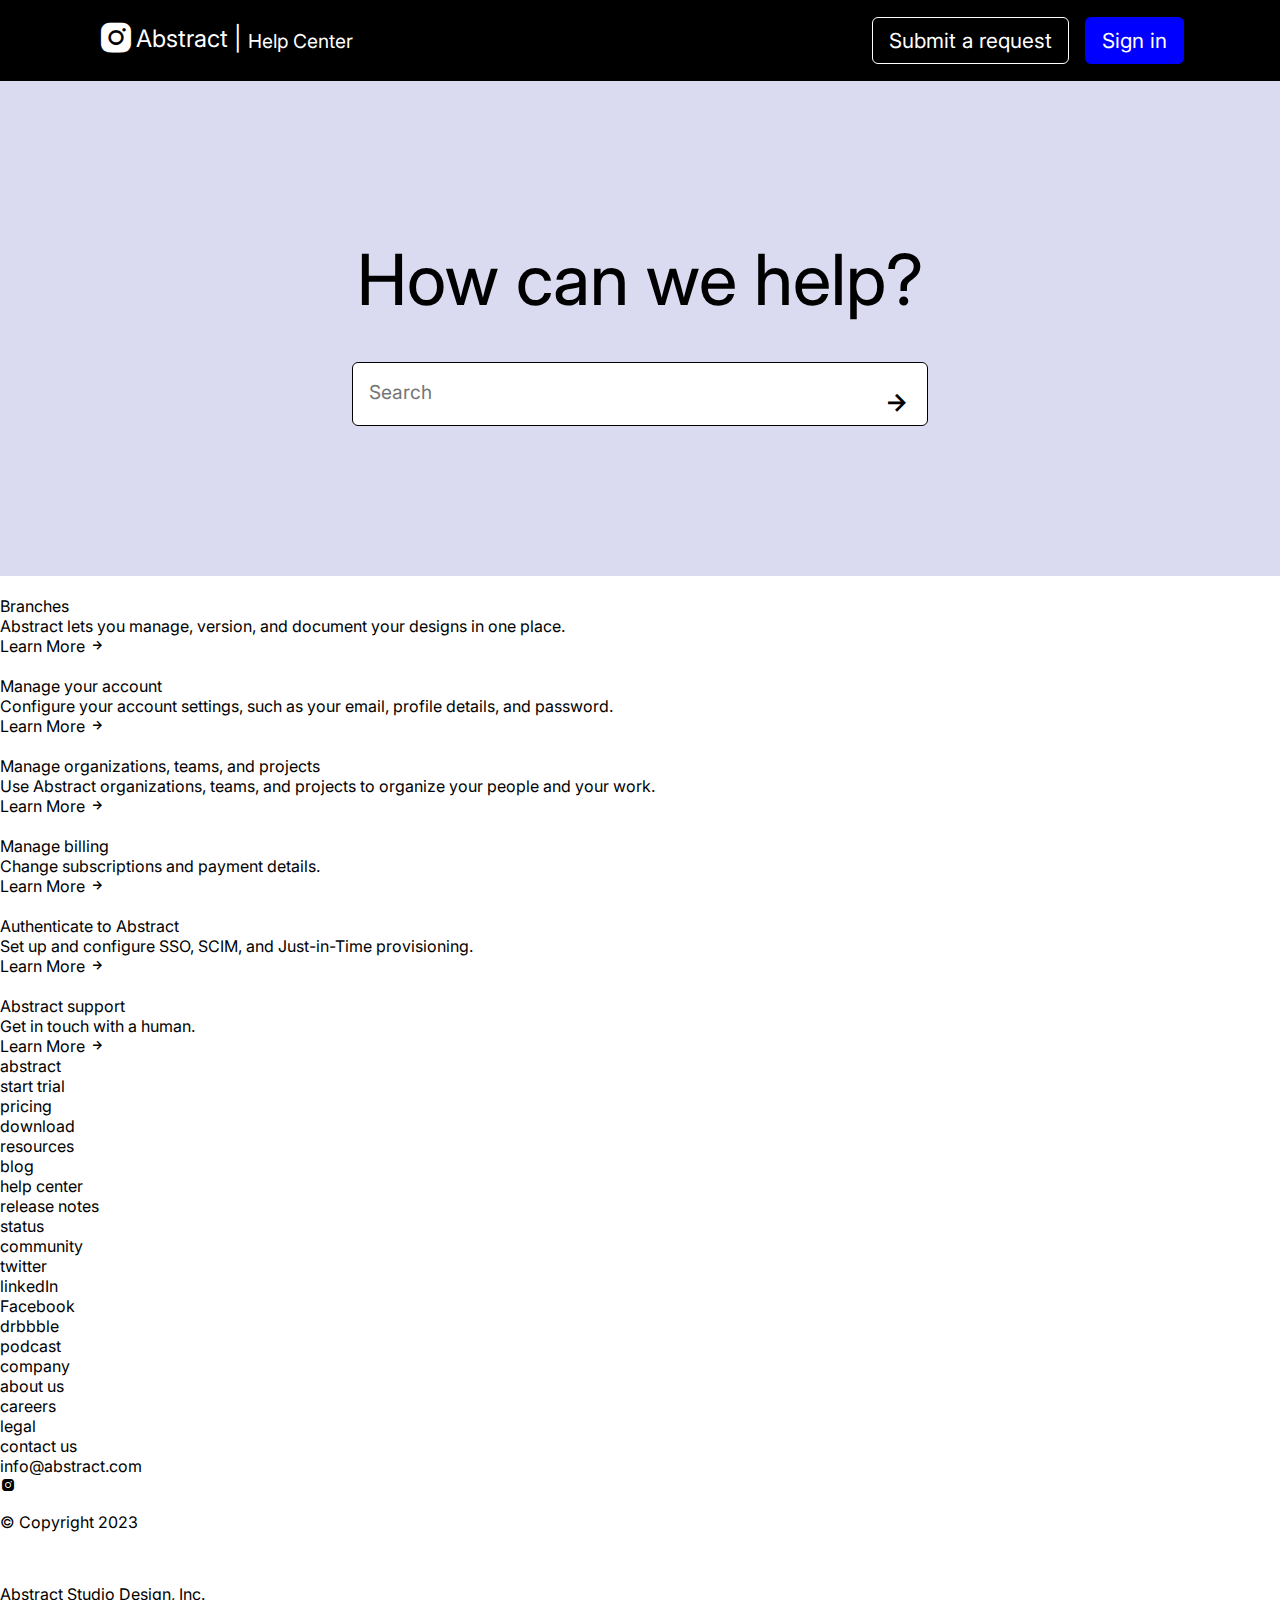
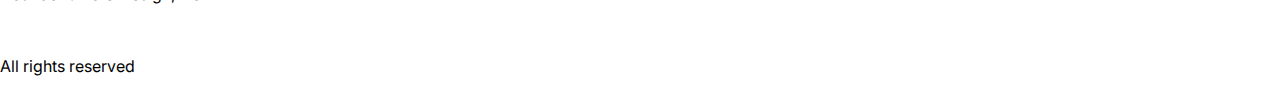
==== Abstract/index.html @ fb75cbb4 "starting abstract" ====
<!DOCTYPE html>
<html lang="en">

<head>
    <meta charset="UTF-8">
    <meta http-equiv="X-UA-Compatible" content="IE=edge">
    <meta name="viewport" content="width=device-width, initial-scale=1.0">
    <title>Document</title>
    <link rel="preconnect" href="https://fonts.googleapis.com">
    <link rel="preconnect" href="https://fonts.gstatic.com" crossorigin>
    <link href="https://fonts.googleapis.com/css2?family=Inter&display=swap" rel="stylesheet">
    <link rel="stylesheet" href="index.css">
    <link href='https://unpkg.com/boxicons@2.1.4/css/boxicons.min.css' rel='stylesheet'>
</head>

<body>
        <header>
            <div class="nav">
                <div class="brand-help">
                    <div class="brand">
                        <div class="logo">
                            <i class='bx bxl-instagram-alt'></i>
                        </div>
                        <div class="name">Abstract</div>
                    </div>
                    <div class="separator">|</div>
                    <div class="help">Help Center</div>
                </div>
                <div class="buttons">
                    <div class="submit">Submit a request</div>
                    <div class="signin">Sign in</div>
                </div>
            </div>
        </header>
        <div class="hero">
            <div class="cover">
                <div class="hero-title">How can we help?</div>
                <div class="hero-search">
                    <input type="search" name="search" placeholder="Search" id="">
                    <i class='bx bx-right-arrow-alt'></i>
                </div>
            </div>
        </div>
        <div class="services">
            <div class="service">
                <div class="service-img">
                    <img src="https://theme.zdassets.com/theme_assets/2197739/aed6500f4da41c641f3de5d96247eb6654e9c386.png"
                        alt="">
                </div>
                <div class="service-content">
                    <div class="service-title">Branches</div>
                    <div class="service-text">Abstract lets you manage, version, and document your designs in one place.
                    </div>
                    <div class="service-link">
                        Learn More <span><i class='bx bx-right-arrow-alt'></i></span>
                    </div>
                </div>
            </div>
            <div class="service">
                <div class="service-img">
                    <img src="https://theme.zdassets.com/theme_assets/2197739/91588b3d042df901d9b941ccbb57af4f151401c7.png"
                        alt="">
                </div>
                <div class="service-content">
                    <div class="service-title">Manage your account</div>
                    <div class="service-text">Configure your account settings, such as your email, profile details, and
                        password.</div>
                    <div class="service-link">
                        Learn More <span><i class='bx bx-right-arrow-alt'></i></span>
                    </div>
                </div>
            </div>
            <div class="service">
                <div class="service-img">
                    <img src="https://theme.zdassets.com/theme_assets/2197739/50d0db451c0e1e66e1caddd142986fcf6792ca05.png"
                        alt="">
                </div>
            </div>
            <div class="service-content">
                <div class="service-title">Manage organizations, teams, and projects</div>
                <div class="service-text">Use Abstract organizations, teams, and projects to organize your people and
                    your work.</div>
                <div class="service-link">
                    Learn More <span><i class='bx bx-right-arrow-alt'></i></span>
                </div>
            </div>
        </div>
        <div class="service">
            <div class="service-img">
                <img src="https://theme.zdassets.com/theme_assets/2197739/3e82d0126e97d7b7c60a611d4e11b3c278d33743.png"
                    alt="">
            </div>
            <div class="service-content">
                <div class="service-title">Manage billing</div>
                <div class="service-text">Change subscriptions and payment details.</div>
                <div class="service-link">
                    Learn More <span><i class='bx bx-right-arrow-alt'></i></span>
                </div>
            </div>
        </div>
        <div class="service">
            <div class="service-img">
                <img src="https://theme.zdassets.com/theme_assets/2197739/7712592465ef5c7bf18f1c7cb16e19ab44eb81e3.png"
                    alt="">
            </div>
            <div class="service-content">
                <div class="service-title">Authenticate to Abstract</div>
                <div class="service-text">Set up and configure SSO, SCIM, and Just-in-Time provisioning.</div>
                <div class="service-link">
                    Learn More <span><i class='bx bx-right-arrow-alt'></i></span>
                </div>
            </div>
        </div>
        <div class="service">
            <div class="service-img">
                <img src="https://theme.zdassets.com/theme_assets/2197739/dcc25d18e224d12621d74e545cc8bdd1b5685ca8.png"
                    alt="">
            </div>
            <div class="service-content">
                <div class="service-title">Abstract support</div>
                <div class="service-text">Get in touch with a human.</div>
                <div class="service-link">
                    Learn More <span><i class='bx bx-right-arrow-alt'></i></span>
                </div>
            </div>
        </div>
    </div>
    <footer>
        <div class="footer-column">
            <div class="footer-column-title">abstract</div>
            <div class="footer-item">start trial</div>
            <div class="footer-item">pricing</div>
            <div class="footer-item">download</div>
        </div>
        <div class="footer-column">
            <div class="footer-column-title">resources</div>
            <div class="footer-item">blog</div>
            <div class="footer-item">help center</div>
            <div class="footer-item">release notes</div>
            <div class="footer-item">status</div>
        </div>
        <div class="footer-column">
            <div class="footer-column-title">community</div>
            <div class="footer-item">twitter</div>
            <div class="footer-item">linkedIn</div>
            <div class="footer-item">Facebook</div>
            <div class="footer-item">drbbble</div>
            <div class="footer-item">podcast</div>
        </div>
        <div class="footer-column">
            <div class="footer-column-title">company</div>
            <div class="footer-item">about us</div>
            <div class="footer-item">careers</div>
            <div class="footer-item">legal</div>
            <div class="footer-column-subtitle">contact us</div>
            <div class="footer-item">info@abstract.com</div>
        </div>
        <div class="footer-column">
            <div class="footer-logo">
                <i class='bx bxl-instagram-alt'></i>
            </div>
            <div class="end-text">
                <p>© Copyright 2023</p>
                <br>
                <p>Abstract Studio Design, Inc.</p>
                <br>
                <p>All rights reserved</p>
            </div>
        </div>
    </footer>
</body>

</html>
---- Abstract/index.css ----
*{
    font-family: 'Inter', sans-serif;
}
body{
    display: grid;
    background: white;
    margin: 0;
    padding: 0;
    box-sizing: border-box;
}
header{
    color: white;
    background: #000;
}
.nav{
    display: grid;
    grid-template-columns: auto auto;
    justify-content: space-between;
    grid-template-rows: auto;
    align-items: center;
    padding: 1rem 6rem;
}
.brand-help{
    display: grid;
    place-items: center;
    align-items: center;
    grid-template-columns: auto auto auto;
    justify-content: space-between;
    grid-column-gap: .4rem;
}
.brand, .buttons{
    display: grid;
    grid-template-columns: auto auto ;
    align-items: center;
}
.logo{
    font-size: 2.5rem;
}
.name{
    font-size: x-large;
    margin-bottom: 4px;
}
.separator{
    margin-bottom: 4px;
    font-size: x-large;
}
.help{
    font-size: larger;
}
.submit{
    padding: 0.6rem 1rem;
    font-size: 1.3rem;
    border: 1px solid white;
    border-radius: 6px;
    margin: 0 1rem;
}
.signin{
    padding: 0.6rem 1rem;
    font-size: 1.3rem;
    border: 1px solid transparent;
    border-radius: 6px;
    background: blue;
}
.hero{
    background-color: #DADBF1;
    height: 55vh ;
    display: grid;
    width: 100%;

}
.hero-title{
    font-size: 4.4rem;
    font-stretch: ultra-condensed;
    font-weight: 450;
    width: 100%;
    align-self: last baseline;
    text-align: center;
    margin-bottom: 1.5rem;
    padding: 1rem 0;
}
.hero-search{
    display: grid;
}
.cover{
    width: 45vw;
    margin-inline: auto;
    display: grid;
}
.hero-search input{
    border-radius: 6px;
    padding: .5rem 1rem;
    max-height: 4rem;
    grid-area: 1/1/4/6;
    margin-bottom: 2.5rem;
    border: 1px solid;
}
.hero-search input::placeholder{
    font-size: 1.2rem;
}
.hero-search input:hover{
    border: 1px solid rgb(78, 78, 213);   
}
.hero-search:hover i{
    color: rgb(78, 78, 213);
}
.hero-search i{
    padding-top: 0.1rem;
    padding-right: 1rem;
    font-size: xx-large;
    justify-self: flex-end;
    align-self: center;
    grid-area: 1/4/1/6;
}
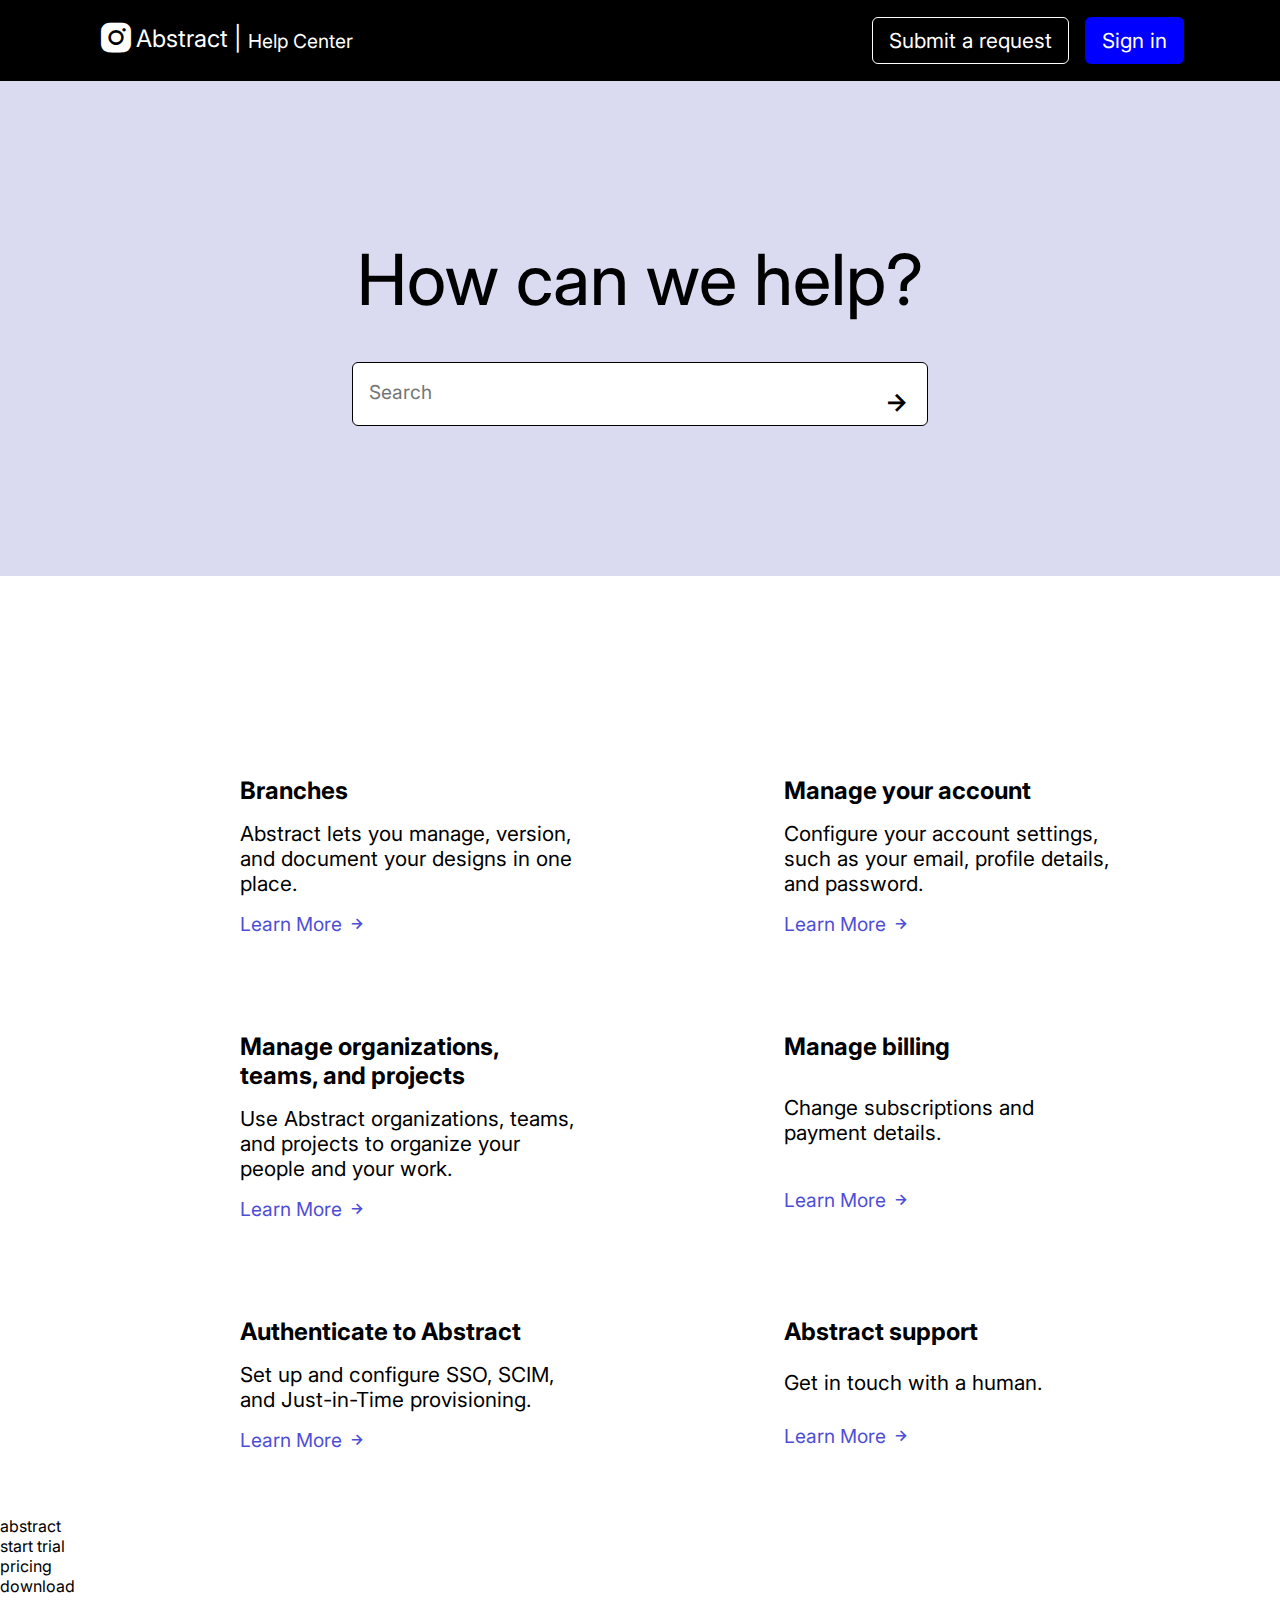
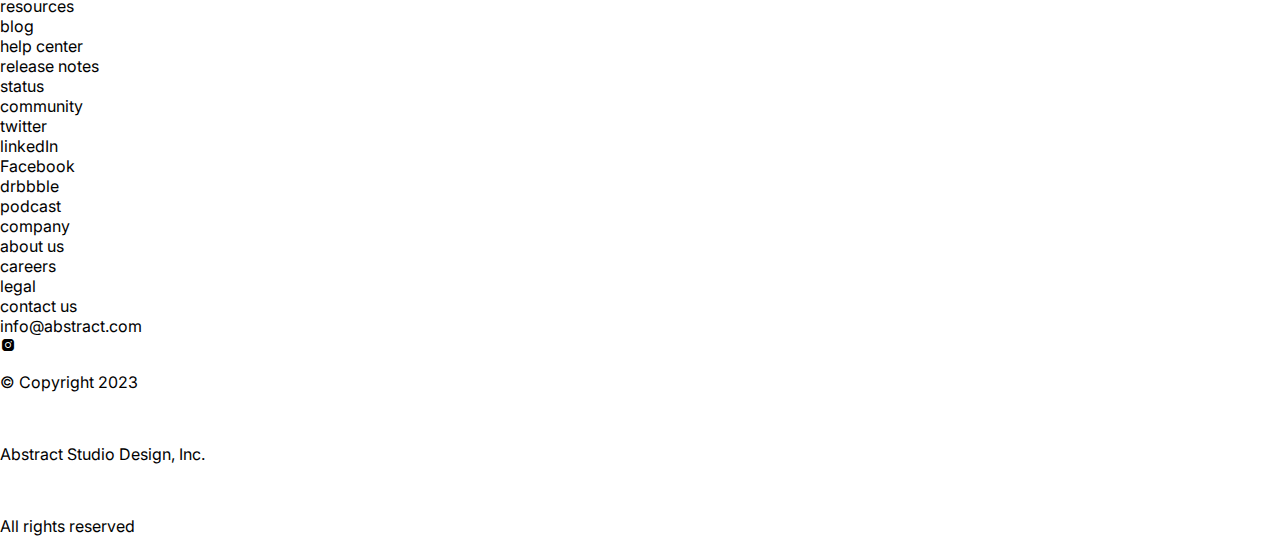
==== commit a3c47f15: "center services and complete navbar" ====
--- a/Abstract/index.html
+++ b/Abstract/index.html
@@ -14,68 +14,64 @@
 </head>
 
 <body>
-        <header>
-            <div class="nav">
-                <div class="brand-help">
-                    <div class="brand">
-                        <div class="logo">
-                            <i class='bx bxl-instagram-alt'></i>
-                        </div>
-                        <div class="name">Abstract</div>
+    <header>
+        <div class="nav">
+            <div class="brand-help">
+                <div class="brand">
+                    <div class="logo">
+                        <i class='bx bxl-instagram-alt'></i>
                     </div>
-                    <div class="separator">|</div>
-                    <div class="help">Help Center</div>
+                    <div class="name">Abstract</div>
                 </div>
-                <div class="buttons">
-                    <div class="submit">Submit a request</div>
-                    <div class="signin">Sign in</div>
+                <div class="separator">|</div>
+                <div class="help">Help Center</div>
+            </div>
+            <div class="buttons">
+                <div class="submit">Submit a request</div>
+                <div class="signin">Sign in</div>
+            </div>
+        </div>
+    </header>
+    <div class="hero">
+        <div class="cover">
+            <div class="hero-title">How can we help?</div>
+            <div class="hero-search">
+                <input type="search" name="search" placeholder="Search" id="">
+                <i class='bx bx-right-arrow-alt'></i>
+            </div>
+        </div>
+    </div>
+    <div class="services">
+        <div class="service">
+            <img class="service-img"
+                src="https://theme.zdassets.com/theme_assets/2197739/aed6500f4da41c641f3de5d96247eb6654e9c386.png"
+                alt="">
+            <div class="service-content">
+                <div class="service-title">Branches</div>
+                <div class="service-text">Abstract lets you manage, version, and document your designs in one place.
                 </div>
-            </div>
-        </header>
-        <div class="hero">
-            <div class="cover">
-                <div class="hero-title">How can we help?</div>
-                <div class="hero-search">
-                    <input type="search" name="search" placeholder="Search" id="">
-                    <i class='bx bx-right-arrow-alt'></i>
+                <div class="service-link">
+                    Learn More <span><i class='bx bx-right-arrow-alt'></i></span>
                 </div>
             </div>
         </div>
-        <div class="services">
-            <div class="service">
-                <div class="service-img">
-                    <img src="https://theme.zdassets.com/theme_assets/2197739/aed6500f4da41c641f3de5d96247eb6654e9c386.png"
-                        alt="">
-                </div>
-                <div class="service-content">
-                    <div class="service-title">Branches</div>
-                    <div class="service-text">Abstract lets you manage, version, and document your designs in one place.
-                    </div>
-                    <div class="service-link">
-                        Learn More <span><i class='bx bx-right-arrow-alt'></i></span>
-                    </div>
+        <div class="service">
+            <img class="service-img"
+                src="https://theme.zdassets.com/theme_assets/2197739/91588b3d042df901d9b941ccbb57af4f151401c7.png"
+                alt="">
+            <div class="service-content">
+                <div class="service-title">Manage your account</div>
+                <div class="service-text">Configure your account settings, such as your email, profile details, and
+                    password.</div>
+                <div class="service-link">
+                    Learn More <span><i class='bx bx-right-arrow-alt'></i></span>
                 </div>
             </div>
-            <div class="service">
-                <div class="service-img">
-                    <img src="https://theme.zdassets.com/theme_assets/2197739/91588b3d042df901d9b941ccbb57af4f151401c7.png"
-                        alt="">
-                </div>
-                <div class="service-content">
-                    <div class="service-title">Manage your account</div>
-                    <div class="service-text">Configure your account settings, such as your email, profile details, and
-                        password.</div>
-                    <div class="service-link">
-                        Learn More <span><i class='bx bx-right-arrow-alt'></i></span>
-                    </div>
-                </div>
-            </div>
-            <div class="service">
-                <div class="service-img">
-                    <img src="https://theme.zdassets.com/theme_assets/2197739/50d0db451c0e1e66e1caddd142986fcf6792ca05.png"
-                        alt="">
-                </div>
-            </div>
+        </div>
+        <div class="service">
+            <img class="service-img"
+                src="https://theme.zdassets.com/theme_assets/2197739/50d0db451c0e1e66e1caddd142986fcf6792ca05.png"
+                alt="">
             <div class="service-content">
                 <div class="service-title">Manage organizations, teams, and projects</div>
                 <div class="service-text">Use Abstract organizations, teams, and projects to organize your people and
@@ -86,10 +82,9 @@
             </div>
         </div>
         <div class="service">
-            <div class="service-img">
-                <img src="https://theme.zdassets.com/theme_assets/2197739/3e82d0126e97d7b7c60a611d4e11b3c278d33743.png"
-                    alt="">
-            </div>
+            <img class="service-img"
+                src="https://theme.zdassets.com/theme_assets/2197739/3e82d0126e97d7b7c60a611d4e11b3c278d33743.png"
+                alt="">
             <div class="service-content">
                 <div class="service-title">Manage billing</div>
                 <div class="service-text">Change subscriptions and payment details.</div>
@@ -99,10 +94,9 @@
             </div>
         </div>
         <div class="service">
-            <div class="service-img">
-                <img src="https://theme.zdassets.com/theme_assets/2197739/7712592465ef5c7bf18f1c7cb16e19ab44eb81e3.png"
-                    alt="">
-            </div>
+            <img class="service-img"
+                src="https://theme.zdassets.com/theme_assets/2197739/7712592465ef5c7bf18f1c7cb16e19ab44eb81e3.png"
+                alt="">
             <div class="service-content">
                 <div class="service-title">Authenticate to Abstract</div>
                 <div class="service-text">Set up and configure SSO, SCIM, and Just-in-Time provisioning.</div>
@@ -112,18 +106,19 @@
             </div>
         </div>
         <div class="service">
-            <div class="service-img">
-                <img src="https://theme.zdassets.com/theme_assets/2197739/dcc25d18e224d12621d74e545cc8bdd1b5685ca8.png"
-                    alt="">
-            </div>
+            <img class="service-img"
+                src="https://theme.zdassets.com/theme_assets/2197739/dcc25d18e224d12621d74e545cc8bdd1b5685ca8.png"
+                alt="">
             <div class="service-content">
                 <div class="service-title">Abstract support</div>
                 <div class="service-text">Get in touch with a human.</div>
                 <div class="service-link">
-                    Learn More <span><i class='bx bx-right-arrow-alt'></i></span>
+                    Learn More <span>  <i class='bx bx-right-arrow-alt'></i></span>
                 </div>
             </div>
         </div>
+    </div>
+
     </div>
     <footer>
         <div class="footer-column">
--- a/Abstract/index.css
+++ b/Abstract/index.css
@@ -110,4 +110,53 @@
     justify-self: flex-end;
     align-self: center;
     grid-area: 1/4/1/6;
+}
+.services{
+    width: 85vw;
+    margin-inline: auto;
+    display: grid;
+    grid-template-columns: 1fr 1fr;
+    grid-template-rows: auto;
+    margin-top: 10.5rem;
+    
+}
+.service{
+    max-width: 35vw;
+    display: grid;
+    grid-template-columns: 1fr 3fr;
+    padding: 2rem;
+}
+.service-img{
+    width: 5.5rem;
+    height: auto;
+    justify-self: center;
+}
+.service-content{
+    justify-self: flex-start;
+    display: grid;
+    grid-template-columns: auto;
+}
+.service-title{
+    font-weight: bolder;
+    font-size: x-large;
+    margin-bottom: 1rem;
+}
+.service-text{
+    font-size: 1.3rem;
+    margin-bottom: 1rem;
+    justify-self: flex-start;
+
+}
+.service-link{
+    font-size: larger;
+    color: rgb(78, 78, 213);
+    margin-bottom: 2rem;
+    display: grid;
+    align-items: center;
+    justify-content: flex-start;
+    grid-template-columns: auto auto;
+}
+.service-link span{
+    margin-left: .3rem;
+    line-height: 1rem;
 }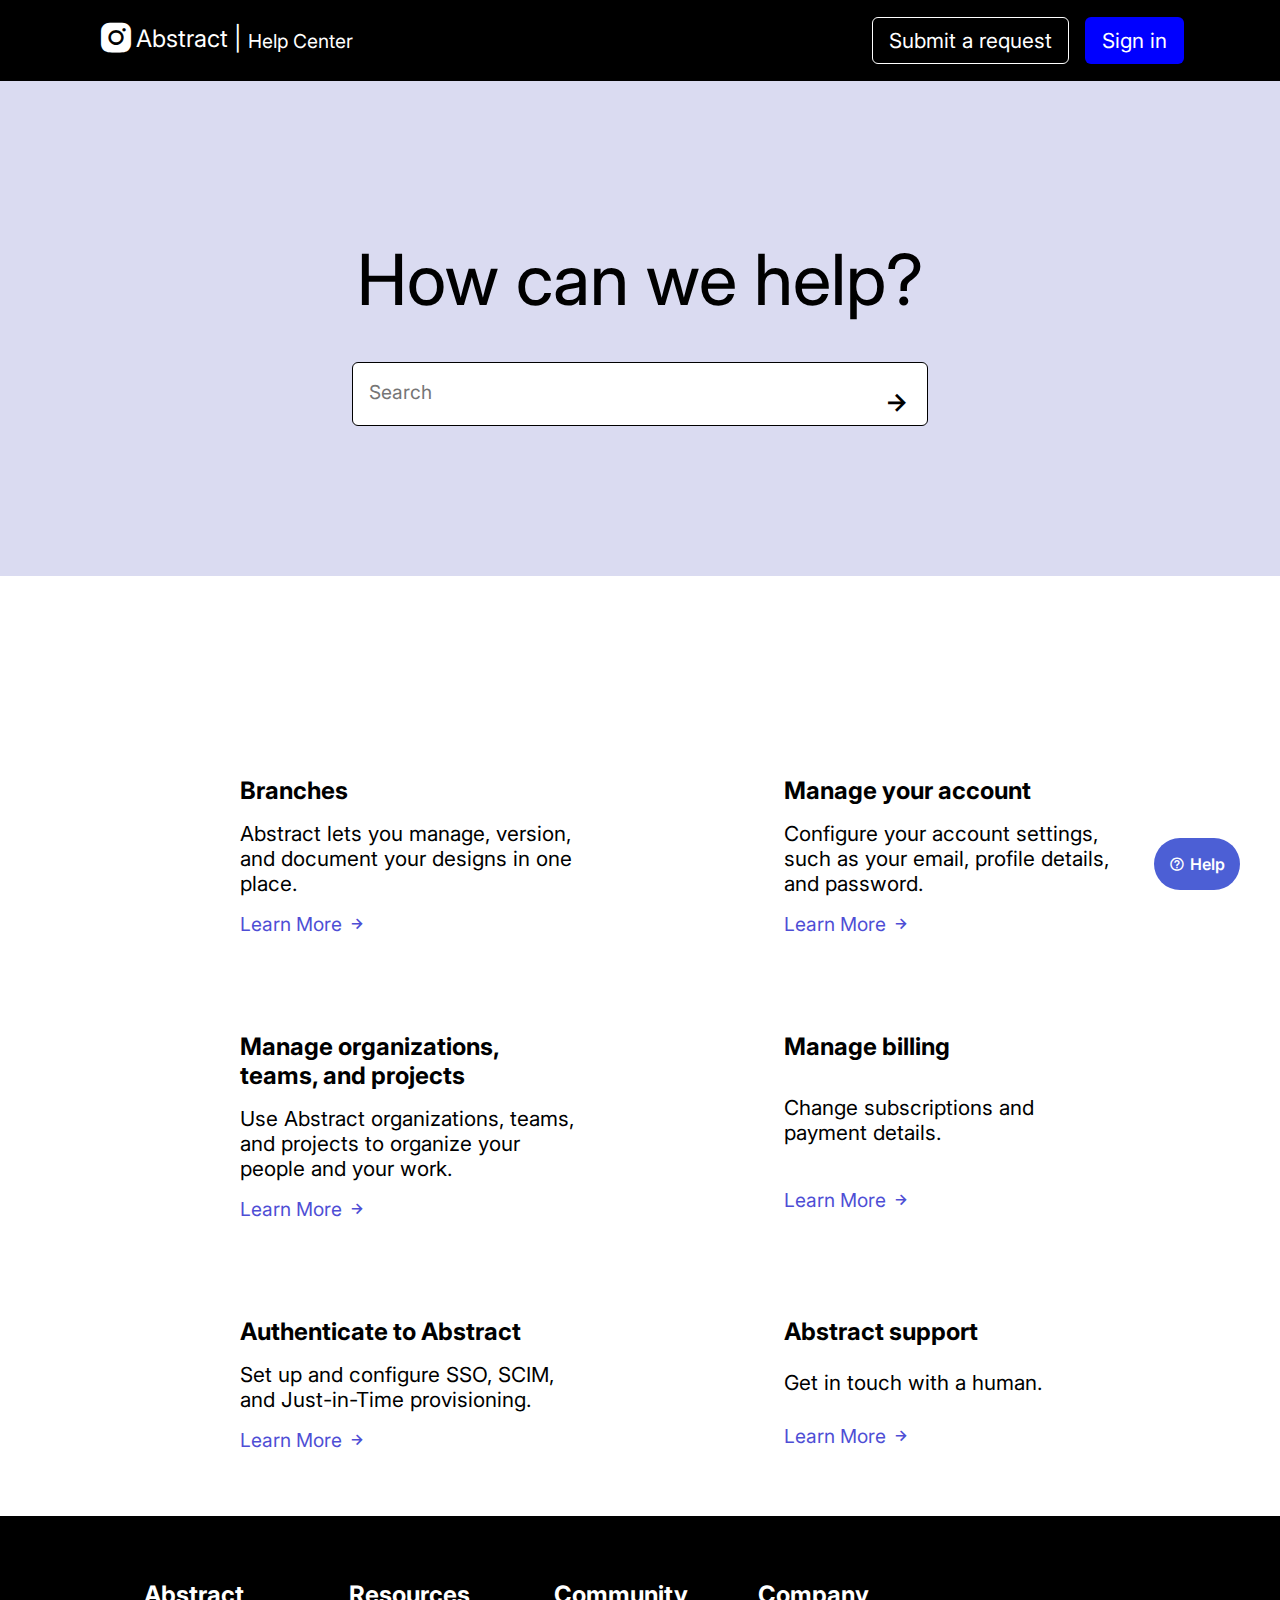
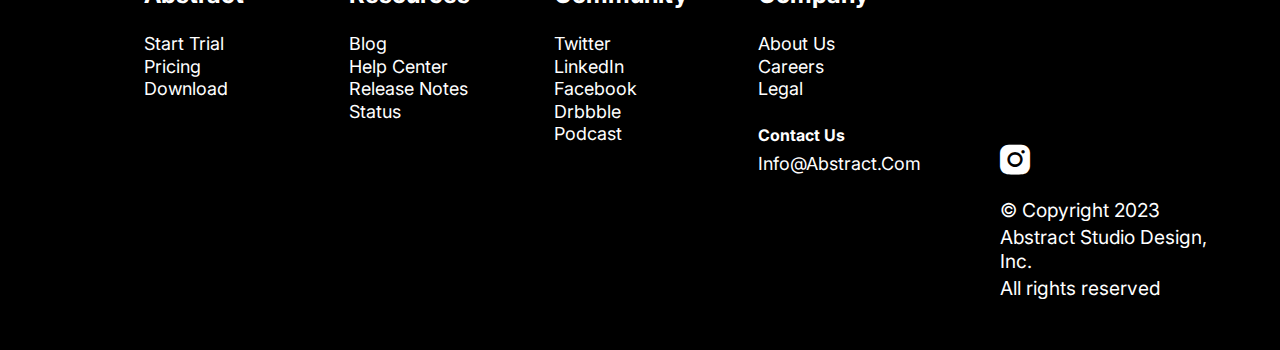
==== commit 7c22b5bf: "good progress" ====
--- a/Abstract/index.html
+++ b/Abstract/index.html
@@ -155,14 +155,16 @@
                 <i class='bx bxl-instagram-alt'></i>
             </div>
             <div class="end-text">
-                <p>© Copyright 2023</p>
-                <br>
-                <p>Abstract Studio Design, Inc.</p>
-                <br>
-                <p>All rights reserved</p>
+                <div>© Copyright 2023</div>
+                <div>Abstract Studio Design, Inc.</div>
+                <div>All rights reserved</div>
             </div>
         </div>
     </footer>
+    <div class="floating">
+        <i class='bx bx-help-circle'></i>
+        Help
+    </div>
 </body>
 
 </html>--- a/Abstract/index.css
+++ b/Abstract/index.css
@@ -159,4 +159,73 @@
 .service-link span{
     margin-left: .3rem;
     line-height: 1rem;
+}
+
+footer{
+    background: #000;
+    color: white;
+    display: grid;
+    grid-template-columns: 16vw 16vw 16vw 16vw auto;
+    padding: 4rem 4rem 3rem 9rem  ;
+}
+.footer-column{
+    display: flex;
+    flex-direction: column;
+    flex-wrap: nowrap;
+}
+.footer-column-title{
+    font-weight: 700;
+    text-transform: capitalize;
+    font-size: x-large;
+    margin-bottom: 1.5rem;
+}
+.footer-column-subtitle{
+    font-weight: 700;
+    text-transform: capitalize;
+    font-size: medium;
+    margin-top: 1.5rem;
+    margin-bottom: .5rem;
+}
+.footer-item{
+    text-transform: capitalize;
+    font-size: large;
+    margin-bottom: .1rem;
+}
+.footer-item:hover{
+    text-decoration: underline;
+}
+.footer-column:nth-child(5){
+    padding-top: 10rem;
+    margin-left: 2rem;
+}
+.footer-logo i{
+    font-size: 2.5rem;
+    margin-bottom: 1rem;
+}
+.end-text{
+    display: grid;
+}
+.end-text > *{
+    margin: .1rem 0;
+    font-size: larger;
+    margin-left: 5px;
+}
+.floating{
+    background: #4C5FD5;
+    color: white;
+    position: fixed;
+    bottom: 10px;
+    right: 40px;
+    width: 6vw;
+    height: 4vh;
+    padding: .5rem .3rem;
+    display: grid;
+    grid-template-columns: auto auto;
+    justify-content: center;
+    align-items: center;
+    border-radius: 30px;
+    font-weight: 600;
+}
+.floating i{
+    margin-right: 5px;
 }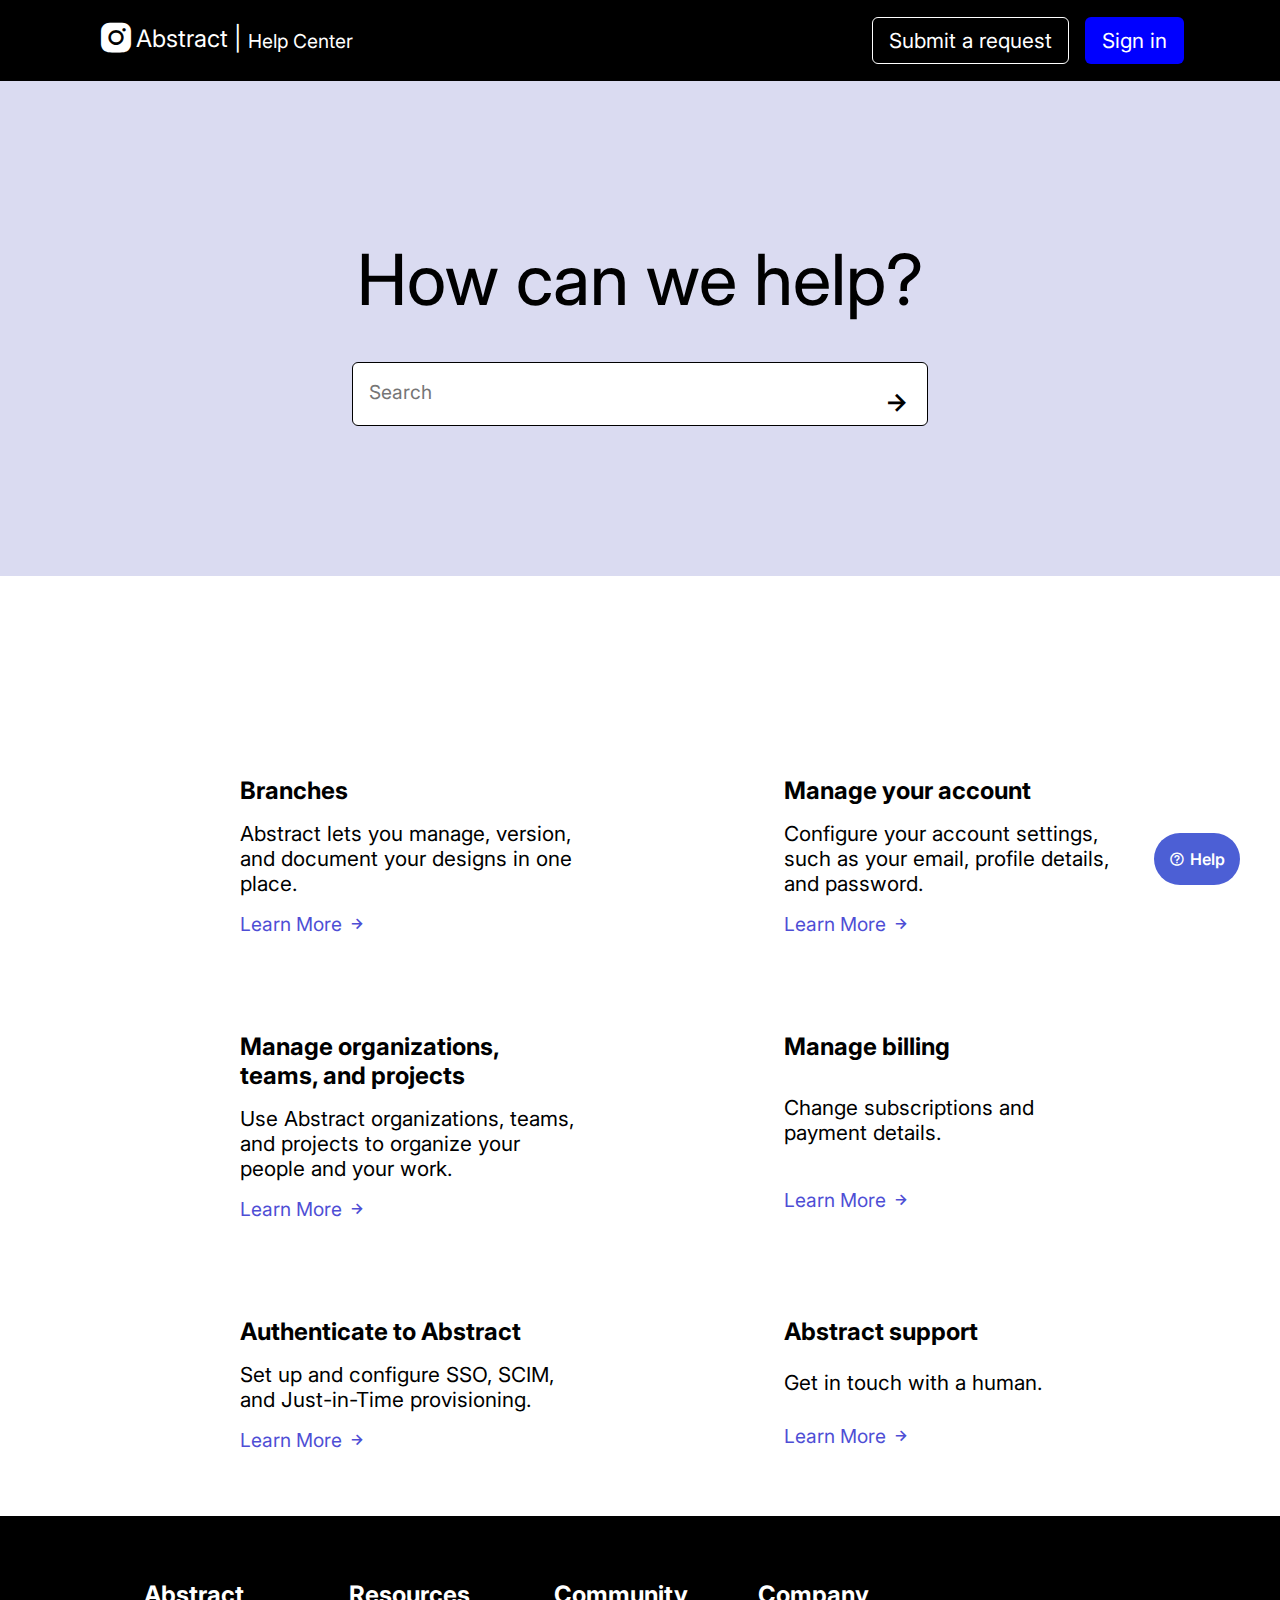
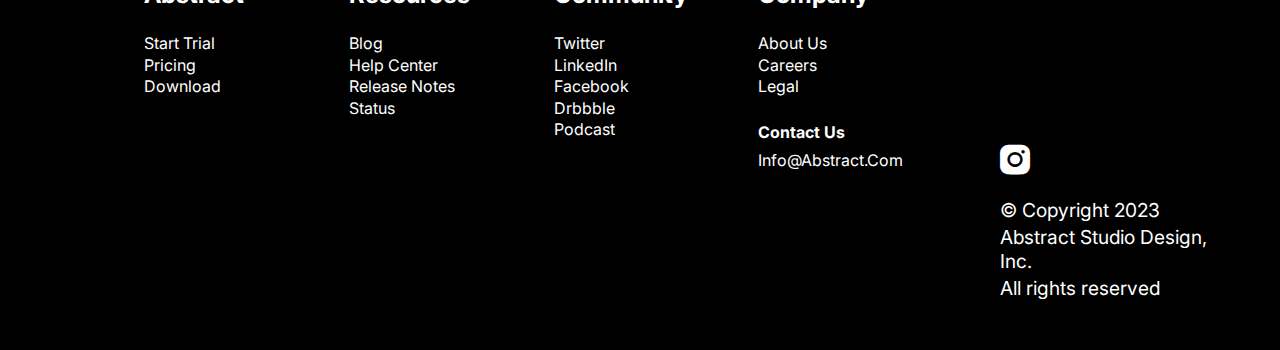
==== commit d803e4c0: "add enter button can search" ====
--- a/Abstract/index.html
+++ b/Abstract/index.html
@@ -36,8 +36,8 @@
         <div class="cover">
             <div class="hero-title">How can we help?</div>
             <div class="hero-search">
-                <input type="search" name="search" placeholder="Search" id="">
-                <i class='bx bx-right-arrow-alt'></i>
+                <input type="search" name="search" placeholder="Search" id="input">
+                <i class='bx bx-right-arrow-alt'id="search"></i>
             </div>
         </div>
     </div>
@@ -113,7 +113,7 @@
                 <div class="service-title">Abstract support</div>
                 <div class="service-text">Get in touch with a human.</div>
                 <div class="service-link">
-                    Learn More <span>  <i class='bx bx-right-arrow-alt'></i></span>
+                    Learn More <span> <i class='bx bx-right-arrow-alt'></i></span>
                 </div>
             </div>
         </div>
@@ -167,4 +167,18 @@
     </div>
 </body>
 
+<script>
+    document.getElementById("input")
+        .addEventListener("keyup", function (event) {
+            event.preventDefault();
+            if (event.keyCode === 13) {
+                document.getElementById("search").click();
+            }
+        });
+    document.getElementById("search")
+    .addEventListener("click",(e)=>{
+        alert("you clicked search")
+    })
+</script>
+
 </html>--- a/Abstract/index.css
+++ b/Abstract/index.css
@@ -188,7 +188,7 @@
 }
 .footer-item{
     text-transform: capitalize;
-    font-size: large;
+    font-size: medium;
     margin-bottom: .1rem;
 }
 .footer-item:hover{
@@ -214,7 +214,7 @@
     background: #4C5FD5;
     color: white;
     position: fixed;
-    bottom: 10px;
+    bottom: 15px;
     right: 40px;
     width: 6vw;
     height: 4vh;
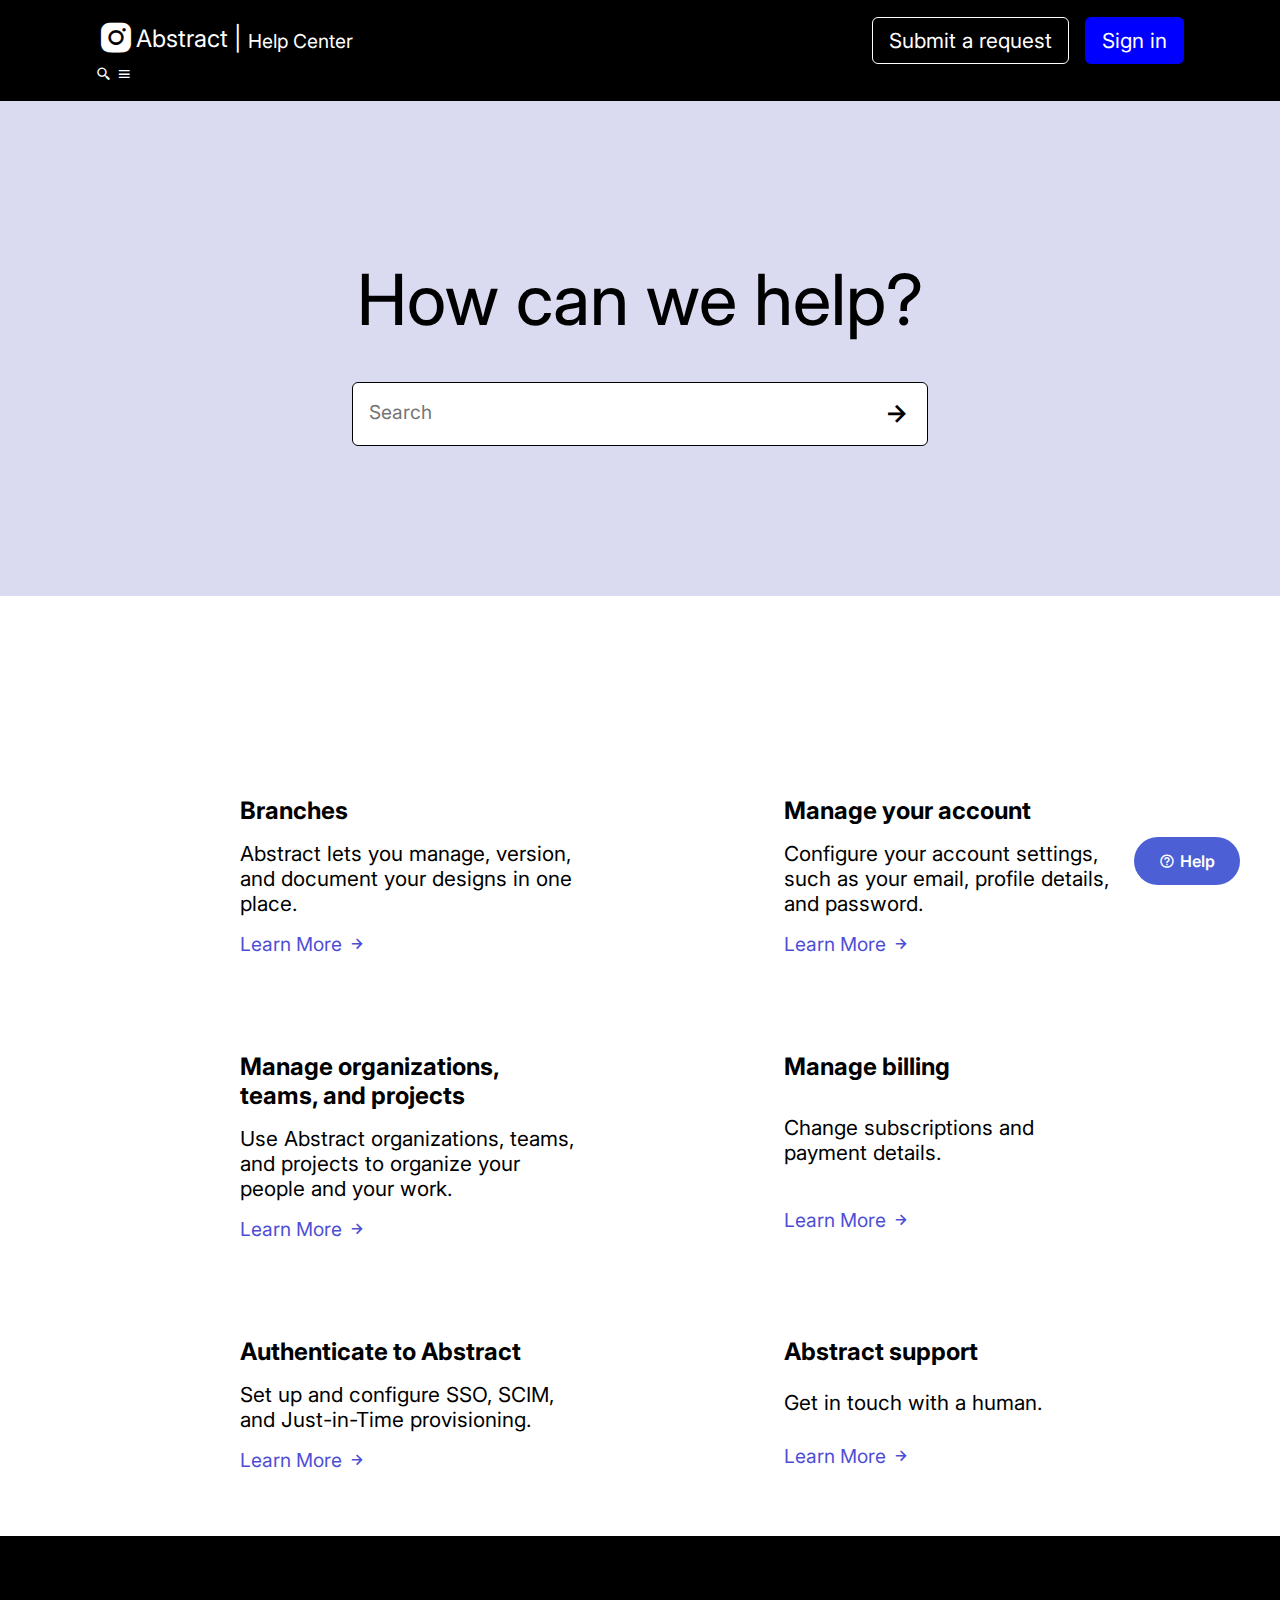
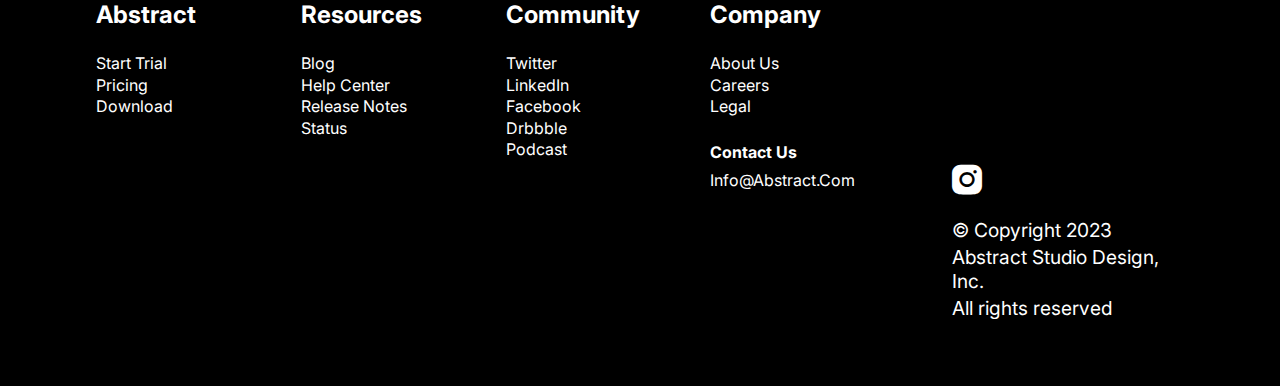
==== commit 533e9be8: "responsiveness 2" ====
--- a/Abstract/index.html
+++ b/Abstract/index.html
@@ -29,6 +29,10 @@
             <div class="buttons">
                 <div class="submit">Submit a request</div>
                 <div class="signin">Sign in</div>
+            </div>
+            <div class="right-nav">
+                <i class='bx bx-search-alt-2' ></i>
+                <i class='bx bx-menu'></i>
             </div>
         </div>
     </header>
--- a/Abstract/index.css
+++ b/Abstract/index.css
@@ -104,11 +104,11 @@
     color: rgb(78, 78, 213);
 }
 .hero-search i{
-    padding-top: 0.1rem;
+    padding-top: 1rem;
     padding-right: 1rem;
     font-size: xx-large;
     justify-self: flex-end;
-    align-self: center;
+    align-self: first baseline;
     grid-area: 1/4/1/6;
 }
 .services{
@@ -166,7 +166,7 @@
     color: white;
     display: grid;
     grid-template-columns: 16vw 16vw 16vw 16vw auto;
-    padding: 4rem 4rem 3rem 9rem  ;
+    padding: 4rem 6rem ;
 }
 .footer-column{
     display: flex;
@@ -216,8 +216,8 @@
     position: fixed;
     bottom: 15px;
     right: 40px;
-    width: 6vw;
-    height: 4vh;
+    width: 6rem;
+    height: 2rem;
     padding: .5rem .3rem;
     display: grid;
     grid-template-columns: auto auto;
@@ -228,4 +228,71 @@
 }
 .floating i{
     margin-right: 5px;
+}
+
+@media only screen and (max-width: 900px) {
+    .services{
+        width: 100vw;
+        grid-template-columns: auto;
+        margin-top: 10rem;
+    }
+    .service{
+        max-width: 100%;
+        display: grid;
+        padding: 0;
+        margin-bottom: 2rem;
+    }
+    .hero{
+        height: 40vh ;
+    }
+    .hero-title{
+        font-size: 4.5vh;
+    }
+    .cover{
+        width: 95vw;
+        margin-inline: auto;
+        display: grid;
+    }
+    .nav{
+        justify-content: space-between;
+        padding: 1rem .5rem;
+    }
+    .buttons{
+        display: none;
+    }
+    .right-nav{
+        display: block;
+        font-size: xx-large;
+    }
+    footer{
+        display: grid;
+        grid-template-columns: auto auto auto;
+        grid-template-rows: auto;
+        padding: 1rem;
+    }
+    footer .footer-column:nth-child(1){
+        grid-area: 1/1/2/2;
+        margin: .5rem;
+    }
+    footer .footer-column:nth-child(2){
+        grid-area: 1/2/2/3;
+        margin: .5rem;
+
+    }
+    footer .footer-column:nth-child(3){
+        grid-area: 2/1/3/2;
+        margin: .5rem;
+
+    }
+    footer .footer-column:nth-child(4){
+        grid-area: 2/2/3/3;
+        margin: .5rem;
+
+    }
+    footer .footer-column:nth-child(5){
+        grid-area: 3/3/4/4;
+        padding-top: 0;
+        margin-left: 0;
+        margin-bottom: 1rem;
+    }
 }